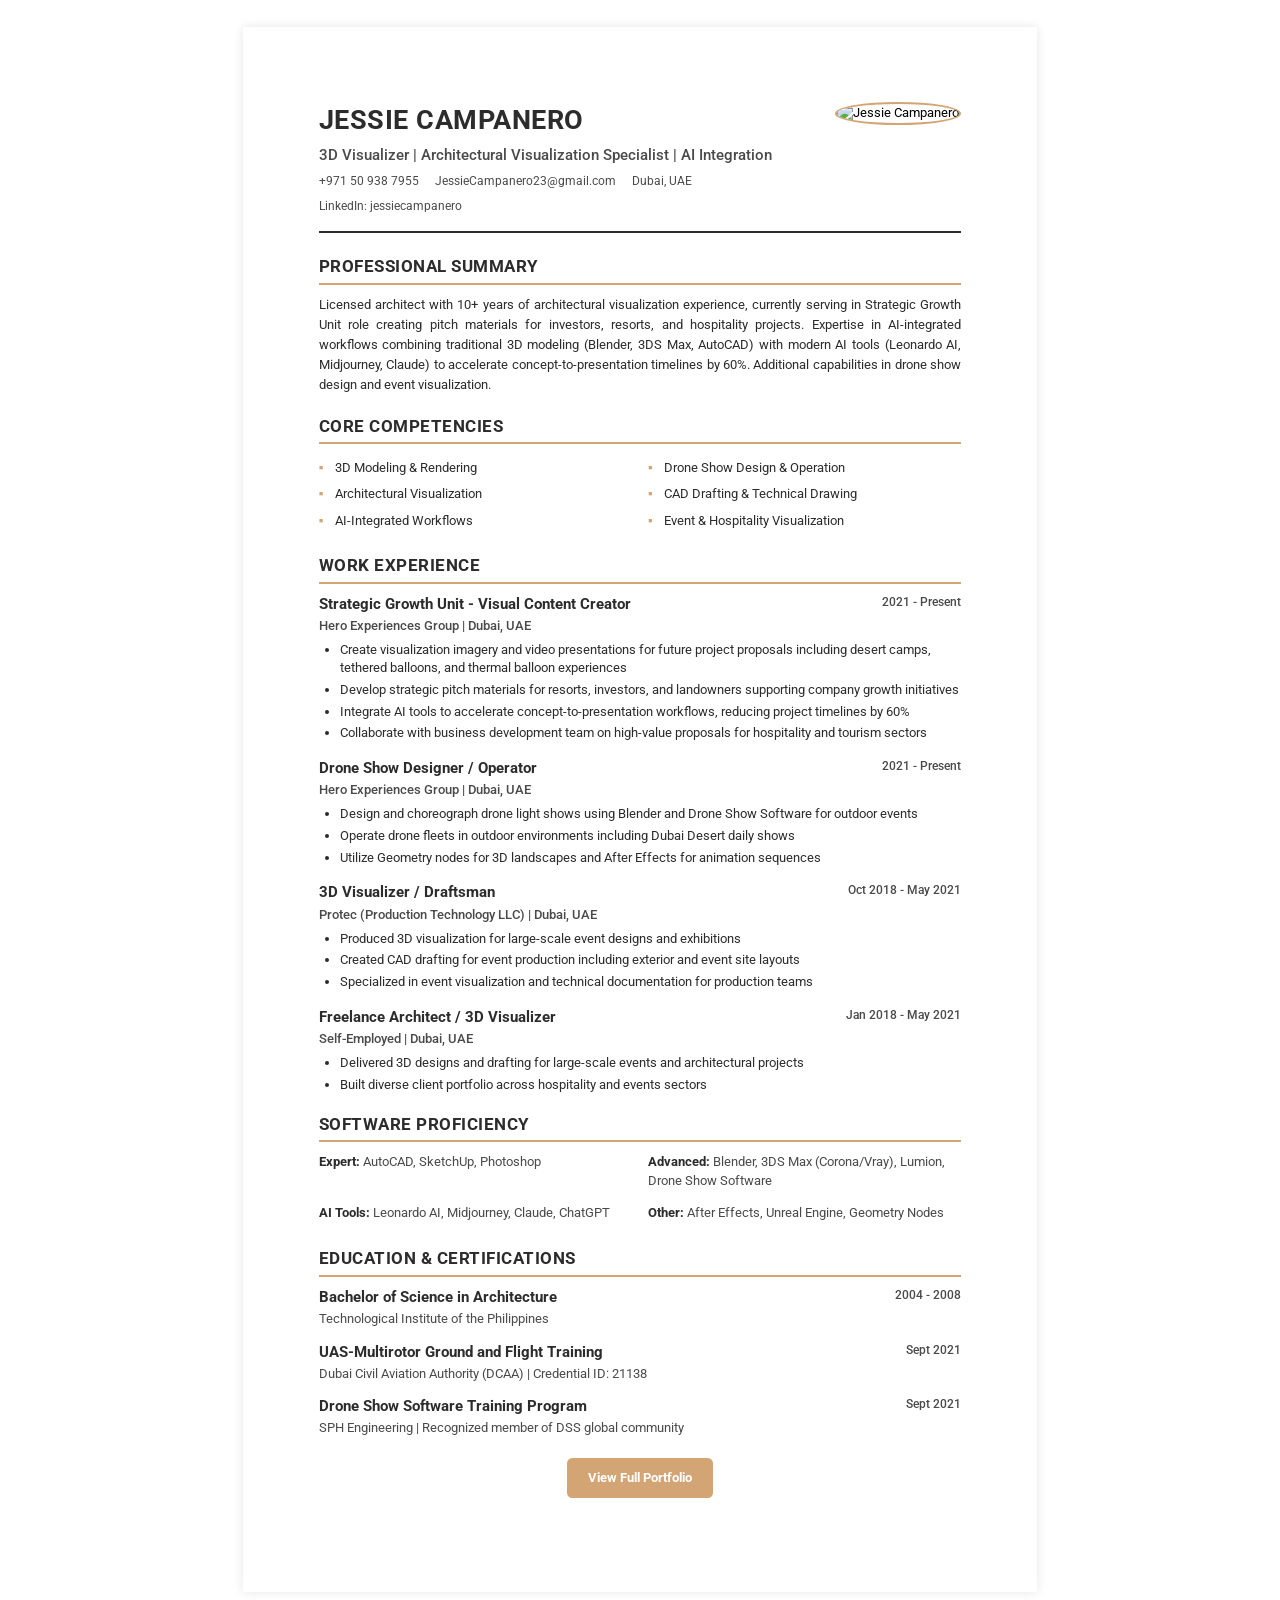
==== cv-standard.html @ 75958363 "feat: add traditional CV version for printing Created cv-standard.html with traditional 1-2 page CV " ====
<!DOCTYPE html>
<html lang="en">
<head>
    <meta charset="UTF-8">
    <meta name="viewport" content="width=device-width, initial-scale=1.0">
    <meta name="description" content="Jessie Campanero - Traditional CV - 3D Visualizer with 10+ years of architectural visualization experience">
    <title>Jessie Campanero - CV</title>

    <!-- Google Fonts -->
    <link rel="preconnect" href="https://fonts.googleapis.com">
    <link rel="preconnect" href="https://fonts.gstatic.com" crossorigin>
    <link href="https://fonts.googleapis.com/css2?family=Roboto:wght@400;500;700&display=swap" rel="stylesheet">

    <!-- Stylesheet -->
    <link rel="stylesheet" href="css/cv-standard.css">
</head>
<body>

    <!-- Header Section -->
    <header class="cv-header">
        <div class="header-left">
            <h1 class="name">JESSIE CAMPANERO</h1>
            <p class="title">3D Visualizer | Architectural Visualization Specialist | AI Integration</p>
            <div class="contact-info">
                <span>+971 50 938 7955</span>
                <span>JessieCampanero23@gmail.com</span>
                <span>Dubai, UAE</span>
                <span><a href="https://www.linkedin.com/in/jessiecampanero" target="_blank">LinkedIn: jessiecampanero</a></span>
            </div>
        </div>
        <div class="header-right">
            <img src="images/profile.jpg" alt="Jessie Campanero" class="profile-photo">
        </div>
    </header>

    <!-- Professional Summary -->
    <section class="cv-section">
        <h2 class="section-title">Professional Summary</h2>
        <p class="summary-text">Licensed architect with 10+ years of architectural visualization experience, currently serving in Strategic Growth Unit role creating pitch materials for investors, resorts, and hospitality projects. Expertise in AI-integrated workflows combining traditional 3D modeling (Blender, 3DS Max, AutoCAD) with modern AI tools (Leonardo AI, Midjourney, Claude) to accelerate concept-to-presentation timelines by 60%. Additional capabilities in drone show design and event visualization.</p>
    </section>

    <!-- Core Competencies -->
    <section class="cv-section">
        <h2 class="section-title">Core Competencies</h2>
        <div class="competencies-grid">
            <ul class="competencies-column">
                <li>3D Modeling & Rendering</li>
                <li>Architectural Visualization</li>
                <li>AI-Integrated Workflows</li>
            </ul>
            <ul class="competencies-column">
                <li>Drone Show Design & Operation</li>
                <li>CAD Drafting & Technical Drawing</li>
                <li>Event & Hospitality Visualization</li>
            </ul>
        </div>
    </section>

    <!-- Work Experience -->
    <section class="cv-section">
        <h2 class="section-title">Work Experience</h2>

        <article class="experience-entry">
            <div class="experience-header">
                <div>
                    <h3 class="job-title">Strategic Growth Unit - Visual Content Creator</h3>
                    <p class="company-name">Hero Experiences Group | Dubai, UAE</p>
                </div>
                <span class="date-range">2021 - Present</span>
            </div>
            <ul class="job-bullets">
                <li>Create visualization imagery and video presentations for future project proposals including desert camps, tethered balloons, and thermal balloon experiences</li>
                <li>Develop strategic pitch materials for resorts, investors, and landowners supporting company growth initiatives</li>
                <li>Integrate AI tools to accelerate concept-to-presentation workflows, reducing project timelines by 60%</li>
                <li>Collaborate with business development team on high-value proposals for hospitality and tourism sectors</li>
            </ul>
        </article>

        <article class="experience-entry">
            <div class="experience-header">
                <div>
                    <h3 class="job-title">Drone Show Designer / Operator</h3>
                    <p class="company-name">Hero Experiences Group | Dubai, UAE</p>
                </div>
                <span class="date-range">2021 - Present</span>
            </div>
            <ul class="job-bullets">
                <li>Design and choreograph drone light shows using Blender and Drone Show Software for outdoor events</li>
                <li>Operate drone fleets in outdoor environments including Dubai Desert daily shows</li>
                <li>Utilize Geometry nodes for 3D landscapes and After Effects for animation sequences</li>
            </ul>
        </article>

        <article class="experience-entry">
            <div class="experience-header">
                <div>
                    <h3 class="job-title">3D Visualizer / Draftsman</h3>
                    <p class="company-name">Protec (Production Technology LLC) | Dubai, UAE</p>
                </div>
                <span class="date-range">Oct 2018 - May 2021</span>
            </div>
            <ul class="job-bullets">
                <li>Produced 3D visualization for large-scale event designs and exhibitions</li>
                <li>Created CAD drafting for event production including exterior and event site layouts</li>
                <li>Specialized in event visualization and technical documentation for production teams</li>
            </ul>
        </article>

        <article class="experience-entry">
            <div class="experience-header">
                <div>
                    <h3 class="job-title">Freelance Architect / 3D Visualizer</h3>
                    <p class="company-name">Self-Employed | Dubai, UAE</p>
                </div>
                <span class="date-range">Jan 2018 - May 2021</span>
            </div>
            <ul class="job-bullets">
                <li>Delivered 3D designs and drafting for large-scale events and architectural projects</li>
                <li>Built diverse client portfolio across hospitality and events sectors</li>
            </ul>
        </article>
    </section>

    <!-- Software Proficiency -->
    <section class="cv-section">
        <h2 class="section-title">Software Proficiency</h2>
        <div class="software-grid">
            <div class="software-category">
                <h4>Expert:</h4>
                <p>AutoCAD, SketchUp, Photoshop</p>
            </div>
            <div class="software-category">
                <h4>Advanced:</h4>
                <p>Blender, 3DS Max (Corona/Vray), Lumion, Drone Show Software</p>
            </div>
            <div class="software-category">
                <h4>AI Tools:</h4>
                <p>Leonardo AI, Midjourney, Claude, ChatGPT</p>
            </div>
            <div class="software-category">
                <h4>Other:</h4>
                <p>After Effects, Unreal Engine, Geometry Nodes</p>
            </div>
        </div>
    </section>

    <!-- Education & Certifications -->
    <section class="cv-section">
        <h2 class="section-title">Education & Certifications</h2>

        <article class="education-entry">
            <div class="education-header">
                <div>
                    <h3 class="degree-title">Bachelor of Science in Architecture</h3>
                    <p class="institution-name">Technological Institute of the Philippines</p>
                </div>
                <span class="date-range">2004 - 2008</span>
            </div>
        </article>

        <article class="education-entry">
            <div class="education-header">
                <div>
                    <h3 class="degree-title">UAS-Multirotor Ground and Flight Training</h3>
                    <p class="institution-name">Dubai Civil Aviation Authority (DCAA) | Credential ID: 21138</p>
                </div>
                <span class="date-range">Sept 2021</span>
            </div>
        </article>

        <article class="education-entry">
            <div class="education-header">
                <div>
                    <h3 class="degree-title">Drone Show Software Training Program</h3>
                    <p class="institution-name">SPH Engineering | Recognized member of DSS global community</p>
                </div>
                <span class="date-range">Sept 2021</span>
            </div>
        </article>
    </section>

    <!-- Portfolio Link -->
    <section class="cv-section portfolio-link-section">
        <a href="index.html" class="btn-portfolio">View Full Portfolio</a>
    </section>

</body>
</html>
---- css/cv-standard.css ----
/* ==========================================
   TRADITIONAL CV STYLESHEET
   Print-optimized, ATS-friendly design
   ========================================== */

/* ==========================================
   RESET AND BASE STYLES
   ========================================== */

* {
    margin: 0;
    padding: 0;
    box-sizing: border-box;
}

/* ==========================================
   PAGE SETUP - A4 Optimized
   ========================================== */

@page {
    size: A4;
    margin: 20mm;
}

html {
    font-size: 10pt;
}

body {
    font-family: 'Roboto', Arial, sans-serif;
    line-height: 1.4;
    color: #000000;
    background-color: #ffffff;
    max-width: 210mm;
    margin: 0 auto;
    padding: 20mm;
}

/* ==========================================
   HEADER SECTION
   ========================================== */

.cv-header {
    display: flex;
    justify-content: space-between;
    align-items: flex-start;
    margin-bottom: 16pt;
    padding-bottom: 12pt;
    border-bottom: 2px solid #2C2C2C;
}

.header-left {
    flex: 1;
}

.name {
    font-size: 20pt;
    font-weight: 700;
    color: #2C2C2C;
    margin-bottom: 4pt;
    letter-spacing: 0.5px;
}

.title {
    font-size: 11pt;
    color: #4A4A4A;
    margin-bottom: 6pt;
    font-weight: 500;
}

.contact-info {
    display: flex;
    flex-wrap: wrap;
    gap: 6pt 12pt;
    font-size: 9pt;
    color: #4A4A4A;
}

.contact-info span {
    white-space: nowrap;
}

.contact-info a {
    color: #4A4A4A;
    text-decoration: none;
}

.contact-info a:hover {
    text-decoration: underline;
}

.header-right {
    margin-left: 12pt;
}

.profile-photo {
    width: 60pt;
    height: 60pt;
    border-radius: 50%;
    border: 1.5pt solid #D4A574;
    object-fit: cover;
}

/* ==========================================
   SECTION STYLES
   ========================================== */

.cv-section {
    margin-bottom: 14pt;
    page-break-inside: avoid;
}

.section-title {
    font-size: 13pt;
    font-weight: 700;
    color: #2C2C2C;
    margin-bottom: 8pt;
    padding-bottom: 3pt;
    border-bottom: 1.5pt solid #D4A574;
    text-transform: uppercase;
    letter-spacing: 0.5px;
}

/* ==========================================
   PROFESSIONAL SUMMARY
   ========================================== */

.summary-text {
    font-size: 10pt;
    color: #2C2C2C;
    line-height: 1.5;
    text-align: justify;
}

/* ==========================================
   CORE COMPETENCIES
   ========================================== */

.competencies-grid {
    display: grid;
    grid-template-columns: 1fr 1fr;
    gap: 12pt;
}

.competencies-column {
    list-style: none;
    padding: 0;
}

.competencies-column li {
    font-size: 10pt;
    color: #2C2C2C;
    padding: 3pt 0;
    padding-left: 12pt;
    position: relative;
}

.competencies-column li::before {
    content: "▪";
    position: absolute;
    left: 0;
    color: #D4A574;
    font-weight: 700;
}

/* ==========================================
   WORK EXPERIENCE
   ========================================== */

.experience-entry {
    margin-bottom: 12pt;
    page-break-inside: avoid;
}

.experience-header {
    display: flex;
    justify-content: space-between;
    align-items: flex-start;
    margin-bottom: 4pt;
    gap: 8pt;
}

.job-title {
    font-size: 11pt;
    font-weight: 700;
    color: #2C2C2C;
    margin-bottom: 2pt;
}

.company-name {
    font-size: 10pt;
    color: #4A4A4A;
    font-weight: 500;
}

.date-range {
    font-size: 9pt;
    color: #4A4A4A;
    white-space: nowrap;
    font-weight: 500;
}

.job-bullets {
    list-style: disc;
    padding-left: 16pt;
    margin-top: 4pt;
}

.job-bullets li {
    font-size: 9.5pt;
    color: #2C2C2C;
    line-height: 1.4;
    margin-bottom: 3pt;
}

/* ==========================================
   SOFTWARE PROFICIENCY
   ========================================== */

.software-grid {
    display: grid;
    grid-template-columns: 1fr 1fr;
    gap: 6pt 12pt;
}

.software-category {
    margin-bottom: 4pt;
}

.software-category h4 {
    font-size: 10pt;
    font-weight: 700;
    color: #2C2C2C;
    margin-bottom: 2pt;
    display: inline;
}

.software-category p {
    font-size: 9.5pt;
    color: #4A4A4A;
    display: inline;
    line-height: 1.4;
}

/* ==========================================
   EDUCATION & CERTIFICATIONS
   ========================================== */

.education-entry {
    margin-bottom: 10pt;
    page-break-inside: avoid;
}

.education-header {
    display: flex;
    justify-content: space-between;
    align-items: flex-start;
    gap: 8pt;
}

.degree-title {
    font-size: 11pt;
    font-weight: 700;
    color: #2C2C2C;
    margin-bottom: 2pt;
}

.institution-name {
    font-size: 9.5pt;
    color: #4A4A4A;
}

/* ==========================================
   PORTFOLIO LINK
   ========================================== */

.portfolio-link-section {
    text-align: center;
    margin-top: 16pt;
    page-break-inside: avoid;
}

.btn-portfolio {
    display: inline-block;
    padding: 8pt 16pt;
    background-color: #D4A574;
    color: #ffffff;
    text-decoration: none;
    font-size: 10pt;
    font-weight: 700;
    border-radius: 4pt;
    transition: background-color 0.3s ease;
}

.btn-portfolio:hover {
    background-color: #C86B3C;
}

/* ==========================================
   PRINT STYLES
   ========================================== */

@media print {
    body {
        padding: 0;
        margin: 0;
        max-width: 100%;
    }

    .cv-header {
        margin-bottom: 12pt;
        padding-bottom: 10pt;
    }

    .cv-section {
        margin-bottom: 12pt;
    }

    .section-title {
        margin-bottom: 6pt;
    }

    .experience-entry,
    .education-entry {
        page-break-inside: avoid;
    }

    .portfolio-link-section {
        display: none;
    }

    a {
        color: #000000;
        text-decoration: none;
    }

    .btn-portfolio {
        display: none;
    }
}

/* ==========================================
   SCREEN-ONLY STYLES
   ========================================== */

@media screen {
    body {
        box-shadow: 0 0 10px rgba(0, 0, 0, 0.1);
        margin: 20pt auto;
    }
}

/* ==========================================
   RESPONSIVE - MOBILE
   ========================================== */

@media screen and (max-width: 600px) {
    body {
        padding: 12pt;
        margin: 0;
        box-shadow: none;
    }

    .cv-header {
        flex-direction: column;
        align-items: center;
        text-align: center;
    }

    .header-left {
        margin-bottom: 10pt;
    }

    .header-right {
        margin-left: 0;
    }

    .contact-info {
        flex-direction: column;
        align-items: center;
        gap: 4pt;
    }

    .competencies-grid,
    .software-grid {
        grid-template-columns: 1fr;
    }

    .experience-header,
    .education-header {
        flex-direction: column;
        align-items: flex-start;
    }

    .date-range {
        margin-top: 2pt;
    }
}
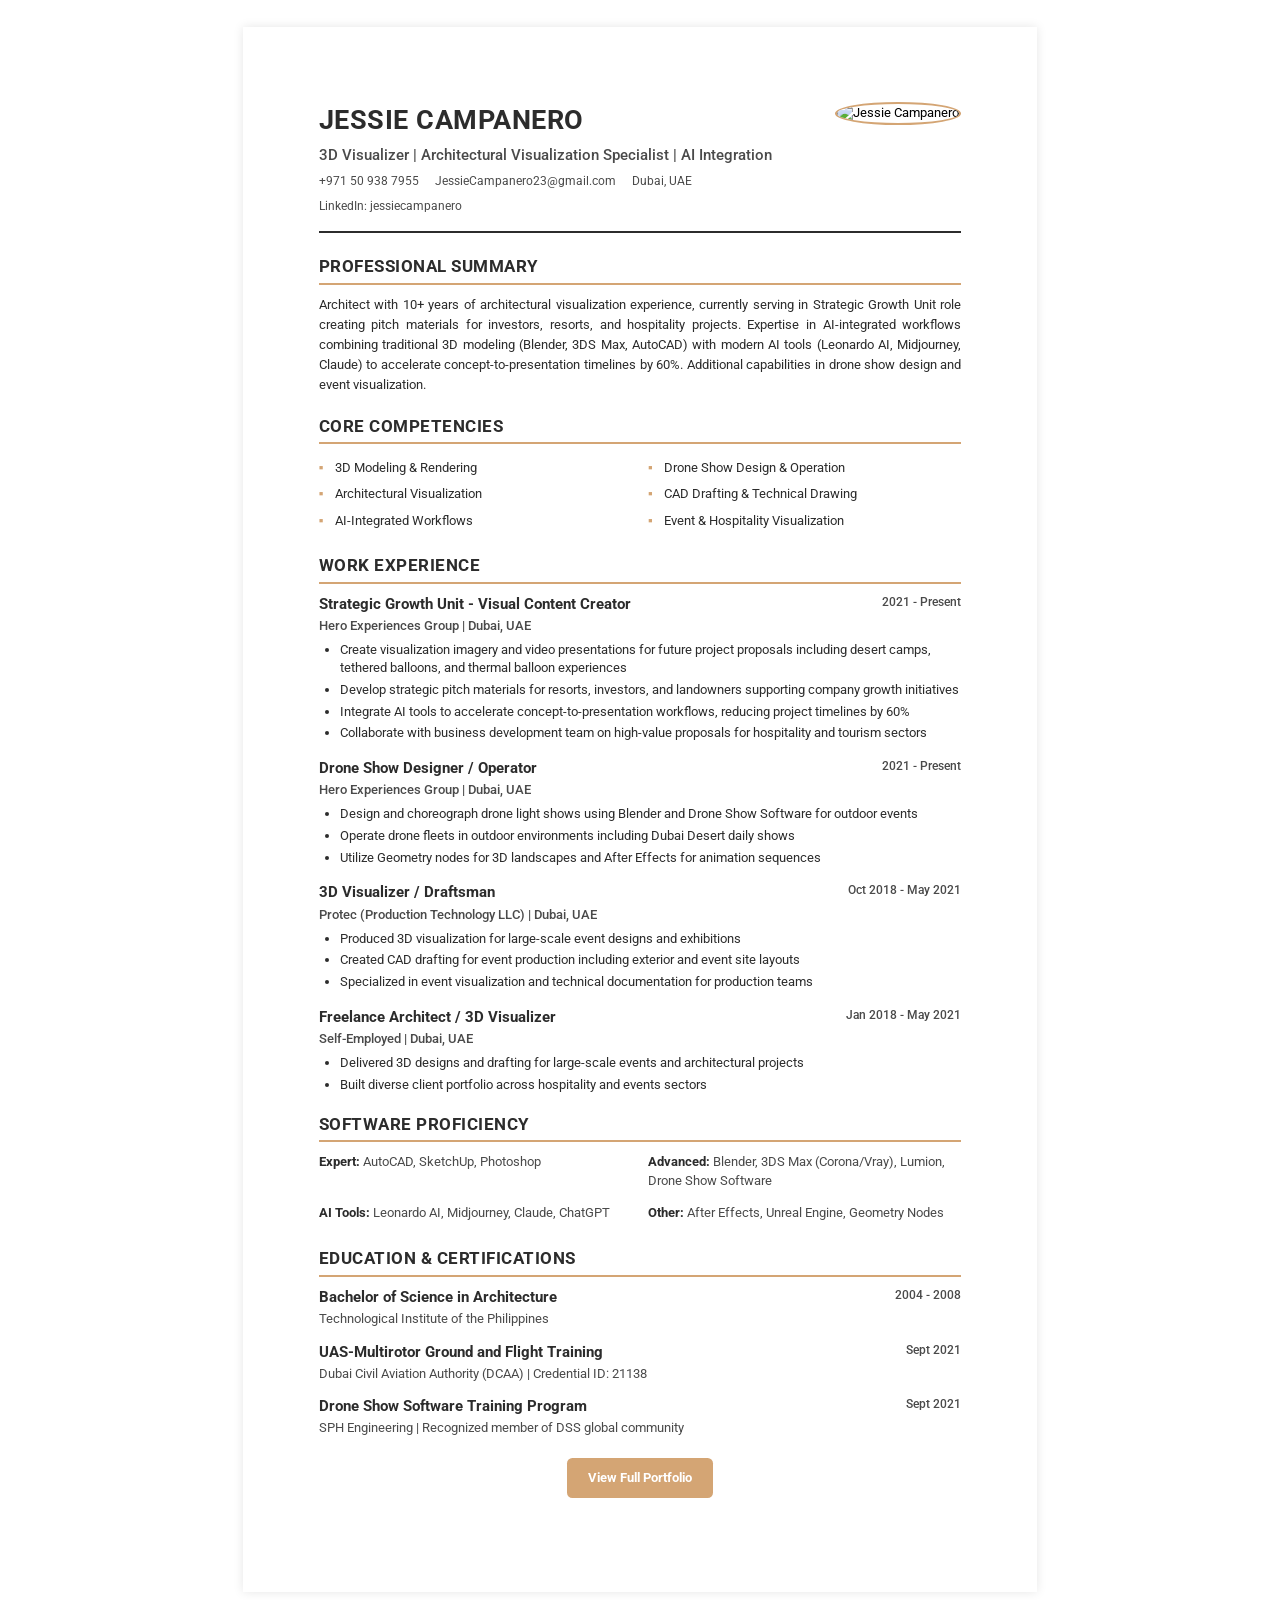
==== commit 6eb524f2: "fix: remove licensed architect claim and compact print layout" ====
--- a/cv-standard.html
+++ b/cv-standard.html
@@ -36,7 +36,7 @@
     <!-- Professional Summary -->
     <section class="cv-section">
         <h2 class="section-title">Professional Summary</h2>
-        <p class="summary-text">Licensed architect with 10+ years of architectural visualization experience, currently serving in Strategic Growth Unit role creating pitch materials for investors, resorts, and hospitality projects. Expertise in AI-integrated workflows combining traditional 3D modeling (Blender, 3DS Max, AutoCAD) with modern AI tools (Leonardo AI, Midjourney, Claude) to accelerate concept-to-presentation timelines by 60%. Additional capabilities in drone show design and event visualization.</p>
+        <p class="summary-text">Architect with 10+ years of architectural visualization experience, currently serving in Strategic Growth Unit role creating pitch materials for investors, resorts, and hospitality projects. Expertise in AI-integrated workflows combining traditional 3D modeling (Blender, 3DS Max, AutoCAD) with modern AI tools (Leonardo AI, Midjourney, Claude) to accelerate concept-to-presentation timelines by 60%. Additional capabilities in drone show design and event visualization.</p>
     </section>
 
     <!-- Core Competencies -->
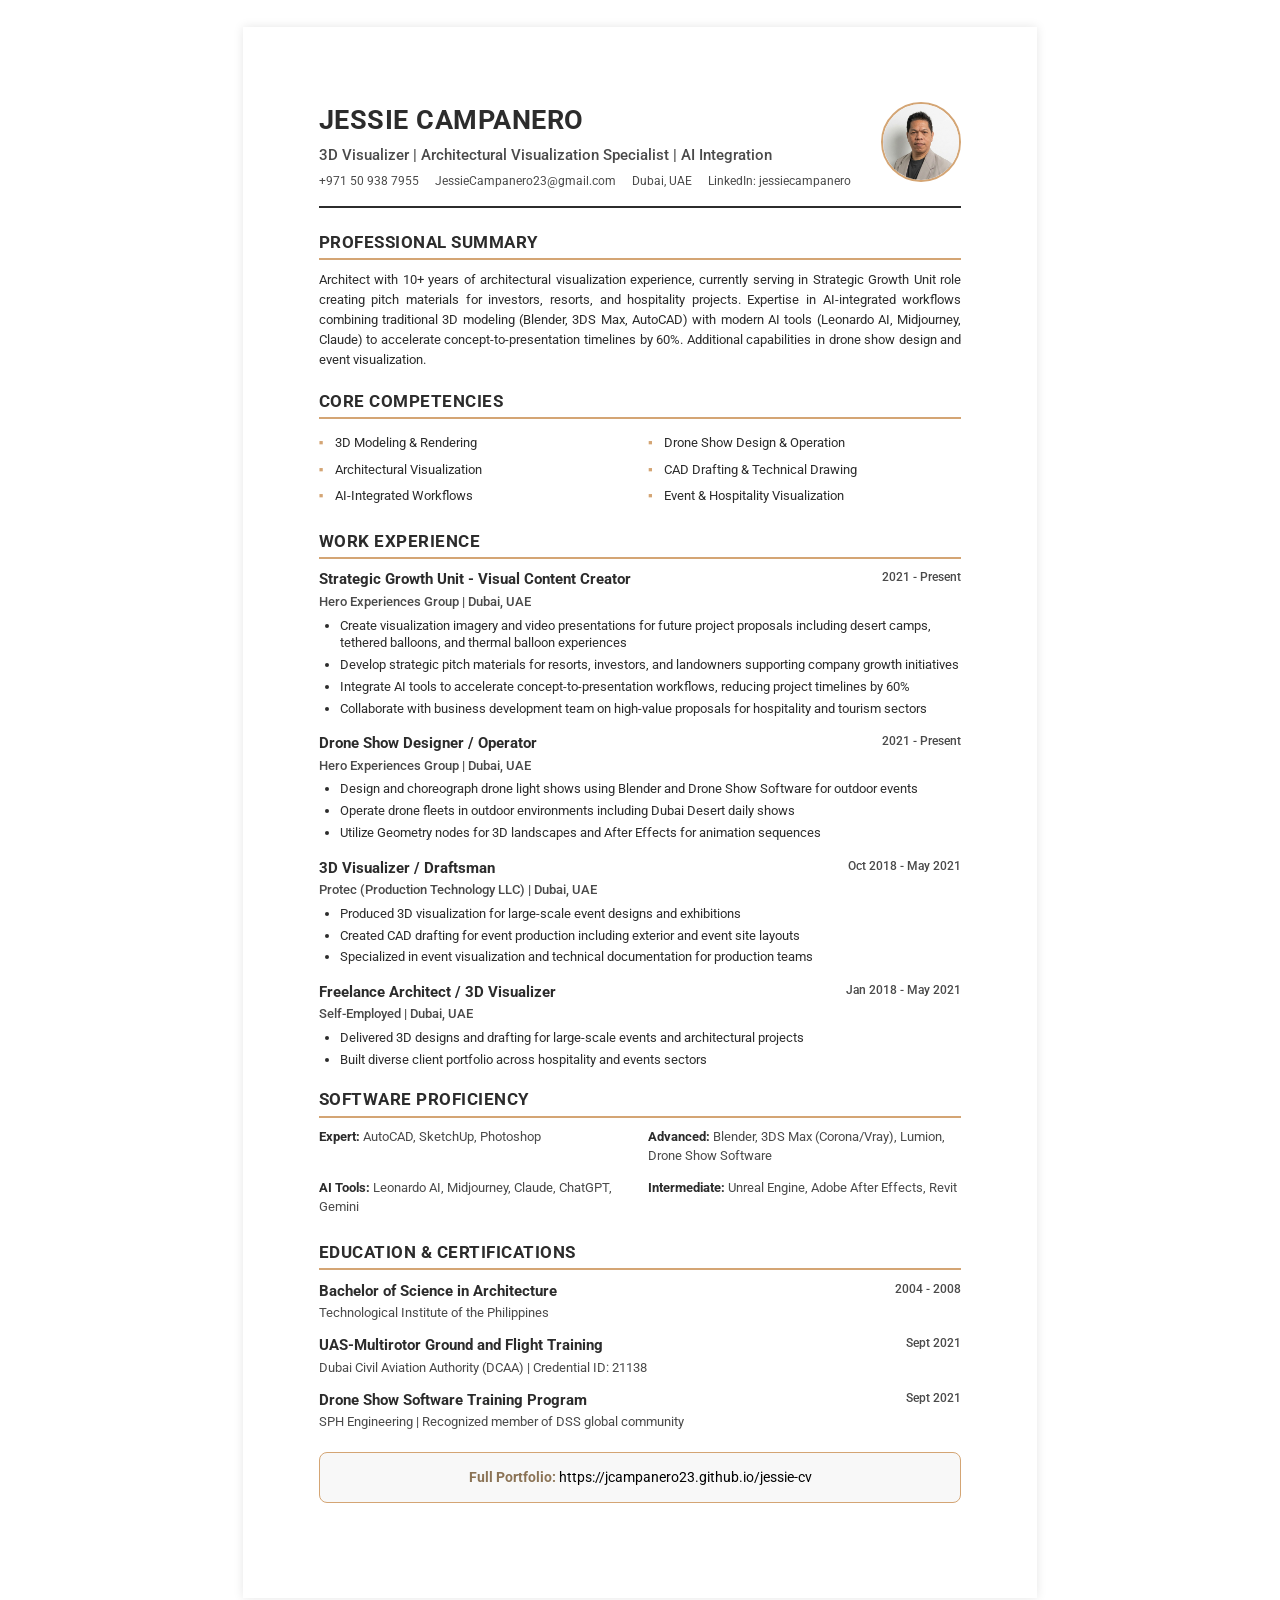
==== commit ebb7e44b: "refactor: improve Full Portfolio PDF layout and update Standard CV with latest changes - Update prin" ====
--- a/cv-standard.html
+++ b/cv-standard.html
@@ -135,11 +135,11 @@
             </div>
             <div class="software-category">
                 <h4>AI Tools:</h4>
-                <p>Leonardo AI, Midjourney, Claude, ChatGPT</p>
+                <p>Leonardo AI, Midjourney, Claude, ChatGPT, Gemini</p>
             </div>
             <div class="software-category">
-                <h4>Other:</h4>
-                <p>After Effects, Unreal Engine, Geometry Nodes</p>
+                <h4>Intermediate:</h4>
+                <p>Unreal Engine, Adobe After Effects, Revit</p>
             </div>
         </div>
     </section>
@@ -181,7 +181,9 @@
 
     <!-- Portfolio Link -->
     <section class="cv-section portfolio-link-section">
-        <a href="index.html" class="btn-portfolio">View Full Portfolio</a>
+        <p class="web-reference">
+            <strong>Full Portfolio:</strong> https://jcampanero23.github.io/jessie-cv
+        </p>
     </section>
 
 </body>
--- a/css/cv-standard.css
+++ b/css/cv-standard.css
@@ -296,6 +296,20 @@
     background-color: #C86B3C;
 }
 
+.web-reference {
+    text-align: center;
+    margin-top: 20px;
+    padding: 15px;
+    background-color: #f8f8f8;
+    border: 1px solid #D4A574;
+    border-radius: 8px;
+    font-size: 14px;
+}
+
+.web-reference strong {
+    color: #8B7355;
+}
+
 /* ==========================================
    PRINT STYLES
    ========================================== */
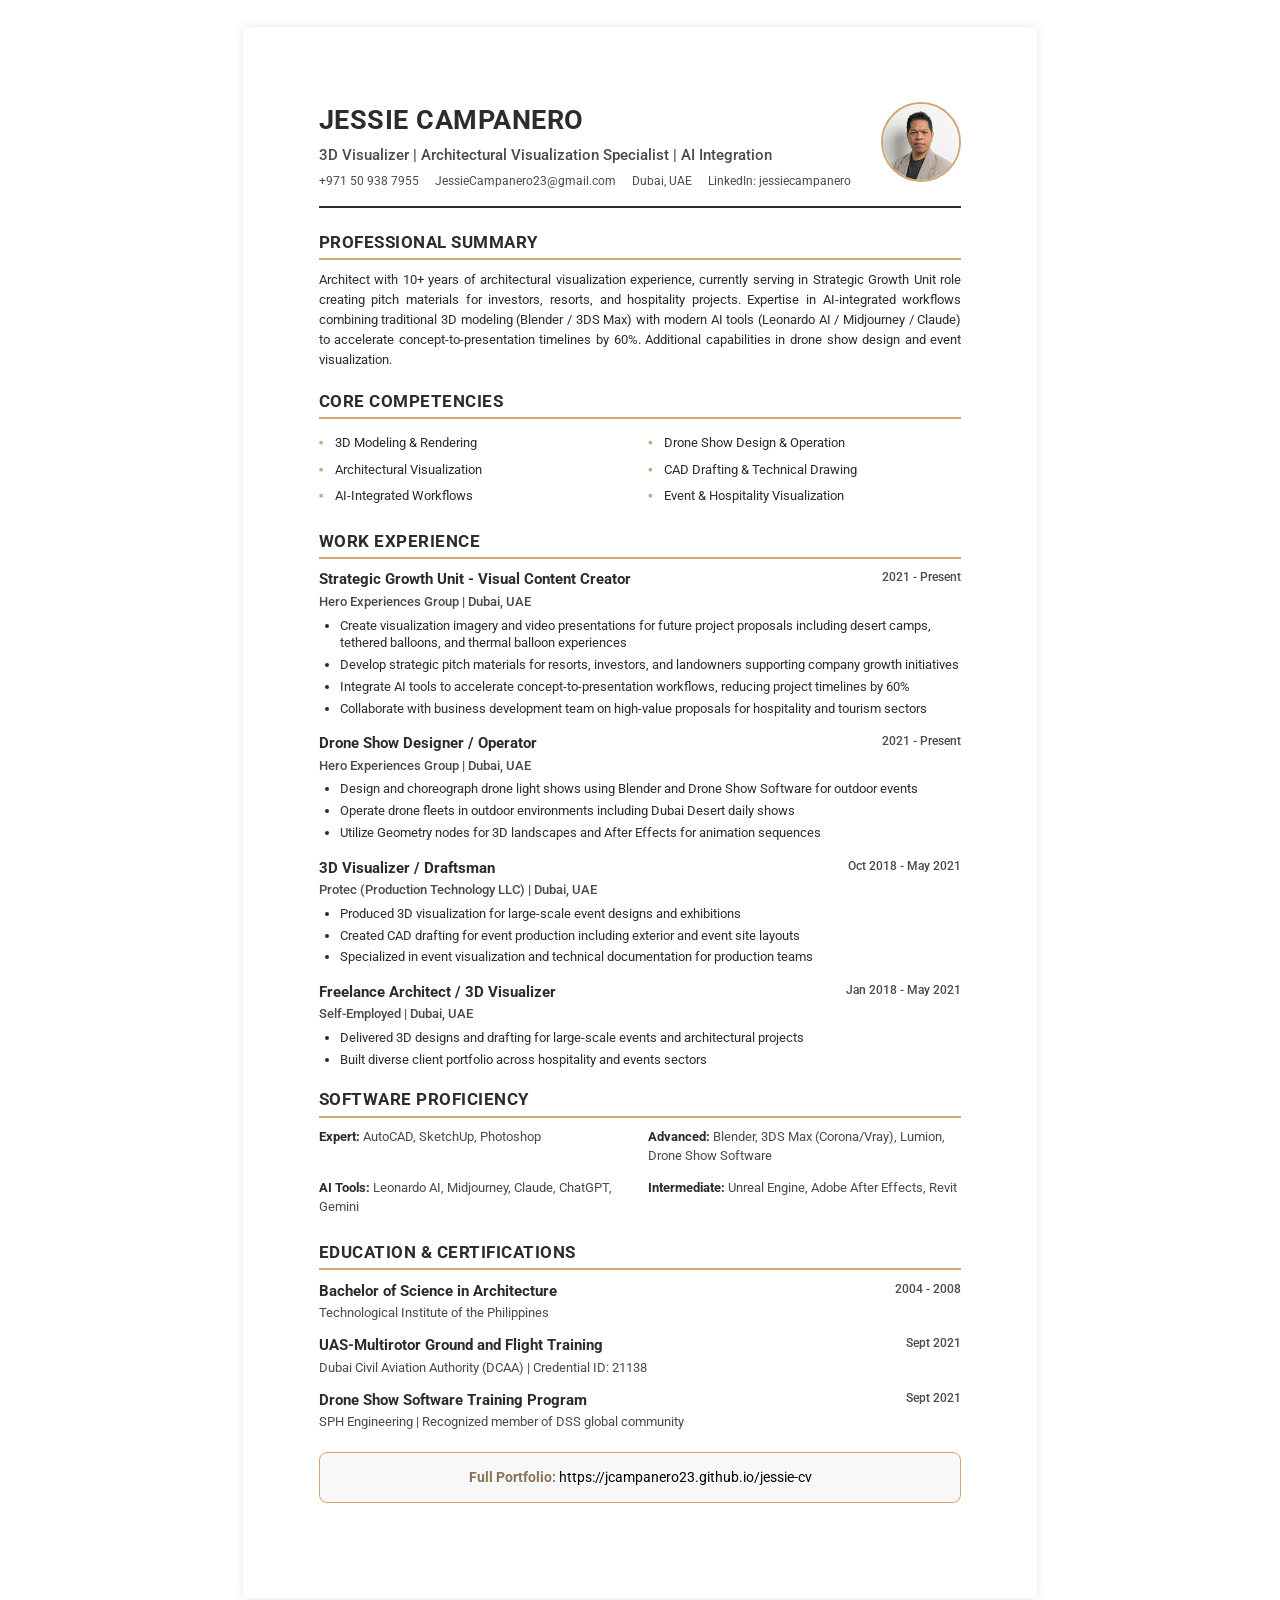
==== commit 3b67bc0d: "feat: comprehensive Full Portfolio PDF improvements for print readability Print CSS improvements (ba" ====
--- a/cv-standard.html
+++ b/cv-standard.html
@@ -36,7 +36,7 @@
     <!-- Professional Summary -->
     <section class="cv-section">
         <h2 class="section-title">Professional Summary</h2>
-        <p class="summary-text">Architect with 10+ years of architectural visualization experience, currently serving in Strategic Growth Unit role creating pitch materials for investors, resorts, and hospitality projects. Expertise in AI-integrated workflows combining traditional 3D modeling (Blender, 3DS Max, AutoCAD) with modern AI tools (Leonardo AI, Midjourney, Claude) to accelerate concept-to-presentation timelines by 60%. Additional capabilities in drone show design and event visualization.</p>
+        <p class="summary-text">Architect with 10+ years of architectural visualization experience, currently serving in Strategic Growth Unit role creating pitch materials for investors, resorts, and hospitality projects. Expertise in AI-integrated workflows combining traditional 3D modeling (Blender / 3DS Max) with modern AI tools (Leonardo AI / Midjourney / Claude) to accelerate concept-to-presentation timelines by 60%. Additional capabilities in drone show design and event visualization.</p>
     </section>
 
     <!-- Core Competencies -->
